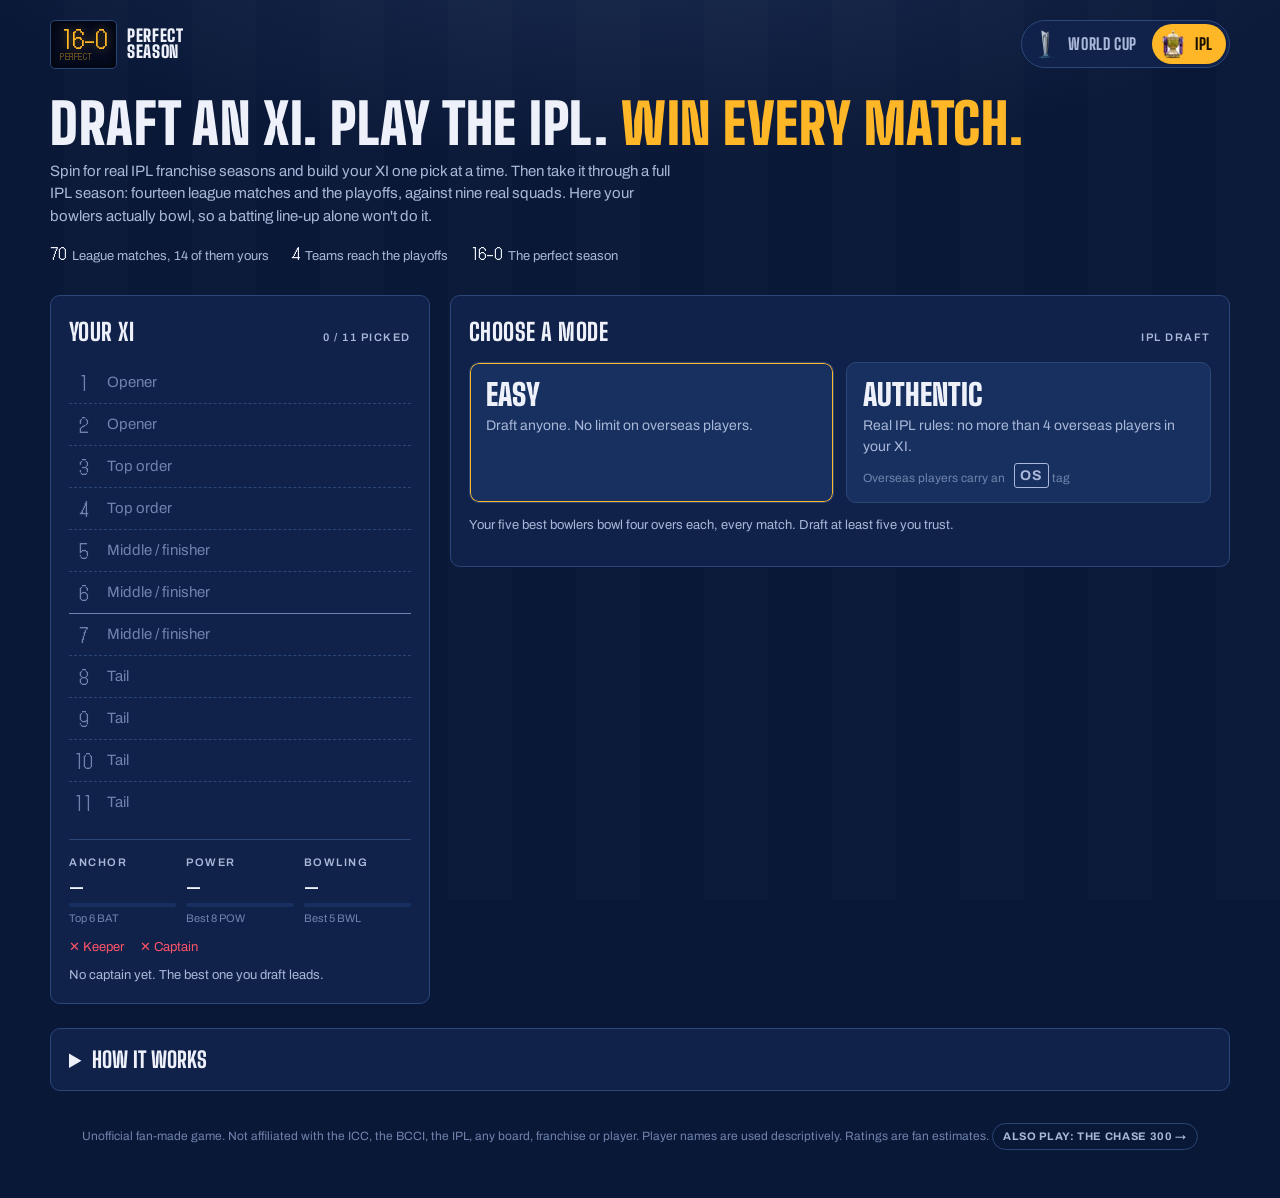
==== perfect-ssn.html @ b6ec8a90 "Add files via upload" ====
<!doctype html>
<html lang="en" data-edition="ipl">
<head>
<meta charset="utf-8">
<meta name="viewport" content="width=device-width, initial-scale=1, viewport-fit=cover">
<title>Perfect Season</title>
<meta name="description" content="Draft an XI, then play a full simulated IPL season or T20 World Cup with every stat. Can you win every match?">
<meta name="theme-color" content="#0a1838">
<meta property="og:title" content="Perfect Season">
<meta property="og:description" content="Draft IPL legends and try to win every match of the season.">
<meta property="og:type" content="website">
<link rel="icon" href="favicon.svg" type="image/svg+xml">
<link rel="preconnect" href="https://fonts.googleapis.com">
<link rel="preconnect" href="https://fonts.gstatic.com" crossorigin>
<link rel="stylesheet" href="https://fonts.googleapis.com/css2?family=Archivo:wght@400;500;600;700&family=Big+Shoulders+Display:wght@600;800;900&family=DotGothic16&display=swap">
<link rel="stylesheet" href="css/style.css">
</head>
<body>
<div class="wrap">
  <header class="topbar">
    <div class="brand">
    <button class="logo" id="home" type="button" title="Start over" aria-label="Perfect Season. Start a new draft">
      <span class="mini-board" aria-hidden="true"><b id="logo-n">16-0</b><small>PERFECT</small></span>
      <span class="logo-t">Perfect<br>Season</span>
    </button>
    </div>
    <div class="comp" role="group" aria-label="Edition" id="comp"></div>
  </header>
  <section class="hero">
    <h1>Draft an XI. <span id="h1-comp">Play the IPL.</span> <em>Win every match.</em></h1>
    <p id="blurb">Spin for real IPL franchise seasons and build your XI one pick at a time. Then take it through a full IPL season: fourteen league matches and the playoffs, against nine real squads. Here your bowlers actually bowl, so a batting line-up alone won't do it.</p>
    <div class="facts" id="facts"><span><b>70</b>League matches, 14 of them yours</span><span><b>4</b>Teams reach the playoffs</span><span><b>16-0</b>The perfect season</span></div>
  </section>

  <div class="grid">
    <section class="panel" aria-labelledby="xi-h">
      <div class="ph"><h2 id="xi-h">Your XI</h2><span class="lbl num" id="picked">0 / 11 picked</span></div>
      <ol class="lineup" id="lineup"></ol>
      <div class="ratings">
        <div class="meter"><div class="lbl">Anchor</div><div class="v num" id="r-anc">–</div><div class="bar"><i id="b-anc"></i></div><small>Top 6 BAT</small></div>
        <div class="meter"><div class="lbl">Power</div><div class="v num" id="r-pow">–</div><div class="bar"><i id="b-pow"></i></div><small>Best 8 POW</small></div>
        <div class="meter"><div class="lbl">Bowling</div><div class="v num" id="r-bwl">–</div><div class="bar"><i id="b-bwl"></i></div><small>Best 5 BWL</small></div>
      </div>
      <div class="checks"><span id="ck-k" class="no">✕ Keeper</span><span id="ck-c" class="no">✕ Captain</span></div>
      <div class="capline" id="capline"></div>
    </section>

    <section class="panel play" id="play" aria-live="polite"></section>
  </div>

  <details class="how">
    <summary>How it works</summary>
    <div class="howgrid">
      <div><h4>The draft</h4><p>Each spin lands on one squad from one season: an IPL franchise or a World Cup team, depending on the edition you pick at the top. Pick one player and drop him into a slot he really batted in. Picks are final. You get 3 re-rolls, and a squad with nobody who fits gives you a free spin.</p></div>
      <div><h4>Modes</h4><p>IPL: Easy lets you draft anyone, Authentic allows at most 4 overseas players. World Cup: Authentic spins any squad, Nation sticks to one country's squads.</p></div>
      <div><h4>IPL season</h4><p>Ten teams: yours and nine real IPL squads from random years. Everyone plays 14 league matches, 70 in all. The top four go to Qualifier 1, the Eliminator, Qualifier 2 and the final.</p></div>
      <div><h4>World Cup</h4><p>Ten teams: yours and nine real national squads. Everyone plays everyone once, 45 matches in all. The top four go to the semi-finals (1st v 4th, 2nd v 3rd), then the final.</p></div>
      <div><h4>Batting</h4><p>BAT decides how long a batter lasts, POW how fast he scores. Line-up order matters: openers face the new ball, finishers arrive at the death.</p></div>
      <div><h4>Bowling</h4><p>Your five best BWL ratings bowl four overs each. The top two share the powerplay and the death. Good bowlers take wickets and squeeze the run rate; part-timers get hit.</p></div>
      <div><h4>Captain and keeper</h4><p>The best captain you draft leads, and his hidden captaincy rating steadies the side after a wicket. No keeper means more runs leak in the field.</p></div>
      <div><h4>Opponents</h4><p>Each opponent fields its best XI from that year's squad. Any player you drafted is left out of their side, so nobody plays against himself.</p></div>
      <div><h4>Perfect run</h4><p>IPL: all 14 league matches, Qualifier 1 and the final, 16-0. World Cup: all 9 league matches, the semi-final and the final, 11-0. One defeat ends the perfect run, but the trophy is still there to win.</p></div>
    </div>
  </details>
  <footer>Unofficial fan-made game. Not affiliated with the ICC, the BCCI, the IPL, any board, franchise or player. Player names are used descriptively. Ratings are fan estimates. <span id="best"></span> <!--NAV--><a class="navlink" href="index.html">Also play: The Chase 300 →</a><!--/NAV--></footer>
</div>

<script src="js/config.js"></script>
<script src="js/engine.js"></script>
<script src="js/flags.js"></script>
<script src="js/season-engine.js"></script>
<script src="js/season.js"></script>
</body>
</html>
---- css/style.css ----
*,*::before,*::after{box-sizing:border-box}
html,body{margin:0}
img{max-width:100%}
[hidden]{display:none!important}
/* Floodlit night match: turf-dark ground, chalk lines, amber LED scoreboard. Two-panel board: line-up left, play area right. */
:root{
  --turf:#0a1812; --turf-2:#10241b; --turf-3:#173226; --line:#2a4a3a;
  --chalk:#ebe6d6; --chalk-dim:#9fb3a7; --chalk-faint:#647d70;
  --accent:#ffb627; --on-accent:#1a1200; --board:#050b08; --glow:rgba(255,240,200,.09);
  --led:#ffb627; --gold:#e8b931; --gold-hi:#ffd866; --led-dim:#7a5a1c; --wkt:#ff5468; --four:#7fd6ff; --good:#7ee2a0; --tier-gold:#ffd24a; --tier-glow:rgba(255,210,74,.35); --tier-purple:#c39bff; --tier-green:#6fe39a; --notout:#7fd6ff;
  --f-display:"Big Shoulders Display","Arial Narrow",Impact,sans-serif;
  --f-body:"Archivo",system-ui,-apple-system,"Segoe UI",sans-serif;
  --f-led:"DotGothic16","Courier New",monospace;
  color-scheme:dark;
}
/* IPL edition: night match under blue floodlights */
:root[data-edition="ipl"]{
  --turf:#0a1838; --turf-2:#10224a; --turf-3:#17305f; --line:#2b4778;
  --chalk:#eef1fa; --chalk-dim:#a9b7d8; --chalk-faint:#7083ad;
  --board:#050c20; --glow:rgba(150,190,255,.12);
}
/* World Cup edition: purple-magenta night with a pink floodlight glow */
:root[data-edition="wc"]{
  --turf:#1c0b2b; --turf-2:#27103d; --turf-3:#33164f; --line:#4d2675;
  --chalk:#f4edf9; --chalk-dim:#c6b0d9; --chalk-faint:#9179a8;
  --board:#0c0414; --glow:rgba(255,80,190,.2); --emph:#ff5cc8; --tier-purple:#dcbcff;
}
/* surfaces that are always dark scoreboards keep light ink in every edition */
.board,.reel,.score,.mini-board,.pc.pott{--chalk:#ebe6d6; --chalk-dim:#b9c4bd; --chalk-faint:#8a9a90; --gold-hi:#ffd866; --tier-gold:#ffd24a; --tier-glow:rgba(255,210,74,.35); --tier-purple:#c9a6ff; --tier-green:#7ee8a4; --four:#7fd6ff; --wkt:#ff5468}
html{background:var(--turf)}
body{background:var(--turf);background-attachment:fixed;transition:background-color .35s;color:var(--chalk);font-family:var(--f-body);font-size:15px;line-height:1.5;
  padding-left:max(16px,env(safe-area-inset-left,0px));padding-right:max(16px,env(safe-area-inset-right,0px));padding-block:20px 48px;
  background-image:var(--sheen,linear-gradient(transparent,transparent)),radial-gradient(ellipse 80% 40% at 50% -10%,var(--glow),transparent 70%),repeating-linear-gradient(90deg,transparent 0 64px,rgba(255,255,255,.012) 64px 128px)}
.wrap{max-width:1180px;margin:0 auto;display:flex;flex-direction:column;gap:24px}
button{font:inherit;color:inherit;cursor:pointer}
button:focus-visible{outline:2px solid var(--accent);outline-offset:2px}
.lbl{font-size:11px;letter-spacing:.14em;text-transform:uppercase;color:var(--chalk-dim);font-weight:600}
.num{font-variant-numeric:tabular-nums}

/* hero */
.hero{display:grid;grid-template-columns:auto 1fr;gap:28px;align-items:center;padding-block:8px 4px}
.board{background:var(--board);border:1px solid var(--line);border-radius:6px;padding:14px 22px 10px;box-shadow:inset 0 0 30px rgba(0,0,0,.8),0 0 0 4px var(--turf-2)}
.board .big{font-family:var(--f-led);color:var(--led);font-size:clamp(64px,13vw,120px);line-height:.9;text-shadow:0 0 18px rgba(255,182,39,.45);letter-spacing:.02em}
.board .sub{font-family:var(--f-led);color:var(--led-dim);font-size:14px;display:flex;justify-content:space-between;gap:16px;margin-top:6px}
.hero h1{font-family:var(--f-display);font-weight:900;font-size:clamp(34px,5.4vw,60px);line-height:.95;margin:0;text-transform:uppercase;text-wrap:balance;letter-spacing:.01em}
.hero h1 em{font-style:normal;color:var(--emph,var(--accent))}
.hero p{margin:10px 0 0;color:var(--chalk-dim);max-width:58ch}
.facts{display:flex;flex-wrap:wrap;gap:8px 22px;margin-top:14px;font-size:13px;color:var(--chalk-dim)}
.facts b{font-family:var(--f-led);color:var(--chalk);font-weight:400;font-size:16px;margin-right:6px}

/* main grid */
.grid{display:grid;grid-template-columns:minmax(0,380px) minmax(0,1fr);gap:20px;align-items:start}
.panel{background:var(--turf-2);border:1px solid var(--line);border-radius:10px;padding:18px;min-width:0}
.panel h2{font-family:var(--f-display);font-weight:800;text-transform:uppercase;font-size:24px;margin:0;letter-spacing:.02em}
.ph{display:flex;justify-content:space-between;align-items:baseline;gap:12px;margin-bottom:12px;flex-wrap:wrap}

/* lineup */
.lineup{list-style:none;margin:0;padding:0;display:flex;flex-direction:column}
.lineup li{display:grid;grid-template-columns:28px minmax(0,1fr) auto;gap:10px;align-items:center;padding:7px 0;border-top:1px dashed var(--line)}
.lineup li:first-child{border-top:0}
.lineup li.cut{border-top:1px solid var(--chalk-faint)}
.slotn{font-family:var(--f-led);font-size:18px;color:var(--chalk-faint);text-align:center}
.lineup li.filled .slotn{color:var(--accent)}
.lname{min-width:0}
.lname .n{font-weight:600;white-space:nowrap;overflow:hidden;text-overflow:ellipsis;display:block}
.lname .m{font-size:12px;color:var(--chalk-faint)}
.lineup li.empty .n{color:var(--chalk-faint);font-weight:400}
.lineup li.new{animation:land .6s ease-out}
@keyframes land{from{background:color-mix(in srgb,var(--accent) 22%,transparent)}to{background:transparent}}
.mini{display:flex;gap:6px;font-size:12px}
.mini span{min-width:26px;text-align:right}
.tag{display:inline-block;font-size:10px;font-weight:700;letter-spacing:.06em;padding:1px 5px;border-radius:3px;margin-left:6px;vertical-align:2px;border:1px solid currentColor}
.tag.k{color:var(--four)} .tag.c{color:var(--accent)} .tag.ch{color:var(--good)}
.tag.c.off{opacity:.4}

.ratings{display:grid;grid-template-columns:repeat(3,minmax(0,1fr));gap:10px;margin-top:16px;padding-top:14px;border-top:1px solid var(--line)}
.meter .v{font-family:var(--f-led);font-size:26px;line-height:1.1}
.meter .bar{height:4px;background:var(--turf-3);border-radius:2px;margin-top:4px;overflow:hidden}
.meter .bar i{display:block;height:100%;background:var(--accent);width:0;transition:width .5s}
.meter small{display:block;font-size:11px;color:var(--chalk-faint);margin-top:3px}
.checks{display:flex;gap:16px;margin-top:12px;font-size:13px;color:var(--chalk-dim);flex-wrap:wrap}
.checks .ok{color:var(--good)} .checks .no{color:var(--wkt)}
.ovr{display:flex;justify-content:space-between;align-items:baseline;margin-top:12px}
.ovr .v{font-family:var(--f-led);font-size:34px;color:var(--accent)}

/* tiers */
.t95{color:var(--tier-gold);text-shadow:0 0 10px var(--tier-glow)}
.t90{color:var(--tier-purple)} .t85{color:var(--tier-green)} .t80{color:var(--chalk-dim)} .t0{color:var(--chalk-faint)}

/* wheel + squad */
.wheel{display:grid;grid-template-columns:minmax(0,1fr) auto;gap:14px;align-items:center}
.reel{background:var(--board);border:1px solid var(--line);border-radius:6px;padding:12px 16px;font-family:var(--f-led);color:var(--led);font-size:clamp(20px,3.4vw,30px);min-height:62px;display:flex;align-items:center;gap:12px;text-shadow:0 0 12px rgba(255,182,39,.35);overflow:hidden;white-space:nowrap}
.reel .yr{color:var(--chalk)}
.reel.idle{color:var(--led-dim);text-shadow:none}
.btn{background:var(--accent);color:var(--on-accent);border:0;border-radius:6px;padding:12px 20px;font-family:var(--f-display);font-weight:800;font-size:20px;text-transform:uppercase;letter-spacing:.04em;white-space:nowrap}
.btn:hover{filter:brightness(1.08)}
.btn:disabled{opacity:.35;cursor:not-allowed;filter:none}
.btn.ghost{background:transparent;color:var(--chalk);border:1px solid var(--chalk-faint)}
.btn.sm{font-size:15px;padding:8px 14px}
.row{display:flex;gap:10px;flex-wrap:wrap;align-items:center}
.note{font-size:13px;color:var(--chalk-dim)}
.squadhead{display:flex;justify-content:space-between;align-items:baseline;gap:10px;margin:18px 0 10px;flex-wrap:wrap}
.squadhead h3{margin:0;font-family:var(--f-display);font-weight:800;font-size:26px;text-transform:uppercase}
.cards{display:grid;grid-template-columns:repeat(auto-fill,minmax(210px,1fr));gap:10px}
.pc{background:var(--turf-3);border:1px solid var(--line);border-radius:8px;padding:11px 12px;display:flex;flex-direction:column;gap:6px;min-width:0}
.pc.dis{opacity:.42}
.pc .n{font-weight:700;line-height:1.25}
.pc .meta{font-size:12px;color:var(--chalk-faint)}
.pc .stats{display:grid;grid-template-columns:repeat(3,1fr);gap:4px;font-size:12px}
.pc .stats div{display:flex;flex-direction:column}
.pc .stats b{font-family:var(--f-led);font-weight:400;font-size:20px;line-height:1.1;align-self:flex-start}
.pc .stats small{font-size:10px;letter-spacing:.1em;color:var(--chalk-faint)}
.slots{display:flex;gap:6px;align-items:center;flex-wrap:wrap;margin-top:2px}
.slots span{font-size:12px;color:var(--chalk-dim)}
.slots button{background:transparent;border:1px solid var(--accent);color:var(--accent);border-radius:4px;min-width:34px;padding:3px 8px;font-family:var(--f-led);font-size:16px}
.slots button:hover{background:var(--accent);color:var(--on-accent)}
.why{font-size:12px;color:var(--chalk-faint)}
.pc.pott{background:linear-gradient(140deg,#3d2c06 0%,#7a5810 38%,#4a3507 62%,#2a1f05 100%);border-color:var(--gold);box-shadow:0 0 0 1px rgba(255,214,102,.35),0 0 22px rgba(255,190,40,.18);position:relative;overflow:hidden}
.pc.pott::after{content:"";position:absolute;inset:0;background:linear-gradient(115deg,transparent 30%,rgba(255,245,200,.22) 45%,transparent 60%);transform:translateX(-100%);animation:shine 3.2s ease-in-out infinite;pointer-events:none}
@keyframes shine{0%,55%{transform:translateX(-100%)}100%{transform:translateX(100%)}}
.pc.pott .n{color:var(--gold-hi)}
.pc.pott .meta,.pc.pott .stats small,.pc.pott .slots span{color:#e9cf8f}
.gold{font-size:10px;font-weight:700;letter-spacing:.14em;text-transform:uppercase;color:#2a1c00;background:var(--gold-hi);align-self:flex-start;padding:2px 7px;border-radius:3px}
.lineup li.pott .n{color:var(--gold-hi)}
.lineup li.pott .slotn{color:var(--gold-hi)}
.star{color:var(--gold-hi);margin-right:5px}
.empty-state{border:1px dashed var(--line);border-radius:8px;padding:28px 18px;text-align:center;color:var(--chalk-dim);margin-top:16px}

/* chase */
.score{display:grid;grid-template-columns:repeat(4,minmax(0,1fr));gap:1px;background:var(--line);border:1px solid var(--line);border-radius:6px;overflow:hidden}
.score>div{background:var(--board);padding:10px 12px}
.score .v{font-family:var(--f-led);font-size:clamp(22px,3.6vw,36px);color:var(--led);line-height:1.1;text-shadow:0 0 12px rgba(255,182,39,.3)}
.score .v.w{color:var(--chalk)}
.ticker{display:flex;gap:6px;margin:12px 0;min-height:34px;flex-wrap:wrap}
.ball{width:32px;height:32px;border-radius:50%;display:grid;place-items:center;font-family:var(--f-led);font-size:15px;background:var(--turf-3);border:1px solid var(--line)}
.ball.b4{background:var(--four);color:var(--turf);border-color:var(--four)}
.ball.b6{background:var(--accent);color:var(--on-accent);border-color:var(--accent)}
.ball.bW{background:var(--wkt);color:var(--turf);border-color:var(--wkt)}
.ball.bx{font-size:11px}
.chasegrid{display:grid;grid-template-columns:minmax(0,1fr) minmax(0,1fr);gap:16px;margin-top:6px}
.crease{display:flex;flex-direction:column;gap:4px;font-size:14px}
.crease div{display:flex;justify-content:space-between;gap:10px}
.crease .on{color:var(--accent)}
.feed{list-style:none;margin:0;padding:0;max-height:300px;overflow:auto;display:flex;flex-direction:column;gap:6px;font-size:14px}
.feed li{display:grid;grid-template-columns:42px minmax(0,1fr);gap:8px;padding:5px 0;border-bottom:1px dashed var(--line)}
.feed .ov{font-family:var(--f-led);color:var(--chalk-faint)}
.feed .e6{color:var(--accent)} .feed .e4{color:var(--four)} .feed .eW{color:var(--wkt)}
.worm svg{width:100%;height:auto;display:block}
.speed{display:flex;gap:6px}
.speed button{background:transparent;border:1px solid var(--line);border-radius:4px;padding:5px 10px;font-size:13px;color:var(--chalk-dim)}
.speed button[aria-pressed="true"]{border-color:var(--accent);color:var(--accent)}

/* result */
.verdict{border-left:4px solid var(--accent);padding:4px 0 4px 16px;margin:16px 0}
.verdict.lost{border-color:var(--wkt)}
.verdict h3{font-family:var(--f-display);font-weight:900;font-size:clamp(30px,5vw,46px);text-transform:uppercase;margin:0;line-height:1}
.verdict p{margin:6px 0 0;color:var(--chalk-dim);max-width:62ch}
.tablewrap{overflow-x:auto;margin-top:10px}
table{width:100%;border-collapse:collapse;font-size:14px;min-width:460px}
th{font-size:11px;letter-spacing:.1em;text-transform:uppercase;color:var(--chalk-faint);font-weight:600;text-align:right;padding:6px 8px;border-bottom:1px solid var(--line)}
th:first-child,th:nth-child(2){text-align:left}
td{padding:6px 8px;border-bottom:1px dashed var(--line);text-align:right;font-variant-numeric:tabular-nums}
td:first-child{text-align:left;font-weight:600}
td:nth-child(2){text-align:left;color:var(--chalk-dim);font-size:13px}
tr.dnb td{color:var(--chalk-faint);font-weight:400}
tr.notout td{color:var(--notout)}
tr.notout td:nth-child(2){color:var(--notout);font-weight:600}
tfoot td{font-weight:700;border-bottom:0}
.fow{font-size:13px;color:var(--chalk-dim);margin-top:10px}

details.how{background:var(--turf-2);border:1px solid var(--line);border-radius:10px;padding:14px 18px}
details.how summary{cursor:pointer;font-family:var(--f-display);font-weight:800;font-size:22px;text-transform:uppercase}
.howgrid{display:grid;grid-template-columns:repeat(auto-fit,minmax(220px,1fr));gap:18px;margin-top:14px;font-size:14px;color:var(--chalk-dim)}
.howgrid h4{margin:0 0 4px;color:var(--chalk);font-size:15px}
.howgrid p{margin:0}
footer{font-size:12px;color:var(--chalk-faint);text-align:center}

@media (max-width:860px){
  .grid{grid-template-columns:minmax(0,1fr)}
  .hero{grid-template-columns:minmax(0,1fr)}
  .chasegrid{grid-template-columns:minmax(0,1fr)}
  .play{order:-1}
}
@media (max-width:520px){
  .wheel{grid-template-columns:minmax(0,1fr)}
  .score{grid-template-columns:repeat(2,minmax(0,1fr))}
  .cards{grid-template-columns:minmax(0,1fr)}
}
@media (prefers-reduced-motion:reduce){*{animation:none!important;transition:none!important}}

/* honours board */
.board-list{list-style:none;margin:0;padding:0;counter-reset:hb}
.board-list li{display:grid;grid-template-columns:30px minmax(0,1fr) auto;gap:10px;align-items:baseline;padding:8px 0;border-top:1px dashed var(--line)}
.board-list li:first-child{border-top:0}
.board-list li::before{counter-increment:hb;content:counter(hb);font-family:var(--f-led);color:var(--chalk-faint);font-size:18px}
.board-list .who{min-width:0;overflow:hidden;text-overflow:ellipsis;white-space:nowrap;font-weight:600}
.board-list .who small{display:block;font-weight:400;color:var(--chalk-faint);font-size:12px;white-space:nowrap;overflow:hidden;text-overflow:ellipsis}
.board-list .sc{font-family:var(--f-led);font-size:20px}
.board-list .sc.won{color:var(--gold-hi)}
.submit{display:flex;gap:8px;flex-wrap:wrap;margin-top:14px;align-items:center}
.submit input{background:var(--turf);border:1px solid var(--line);border-radius:6px;color:var(--chalk);padding:10px 12px;font:inherit;min-width:0;flex:1 1 180px}
.submit input:focus-visible{outline:2px solid var(--accent);outline-offset:1px}
.capline{font-size:13px;color:var(--chalk-dim);margin-top:8px}

/* top bar: small scoreboard logo (resets the game) + edition picker */
.topbar{display:flex;justify-content:space-between;align-items:center;gap:12px;flex-wrap:wrap}
.logo{display:flex;align-items:center;gap:10px;background:none;border:0;padding:4px;margin:-4px;border-radius:8px;color:var(--chalk);text-align:left}
.logo:hover .mini-board{border-color:var(--accent)}
.mini-board{display:flex;flex-direction:column;align-items:flex-start;background:var(--board);border:1px solid var(--line);border-radius:5px;padding:5px 9px 4px;box-shadow:inset 0 0 12px rgba(0,0,0,.8)}
.mini-board b{font-family:var(--f-led);font-weight:400;color:var(--led);font-size:24px;line-height:1;text-shadow:0 0 10px rgba(255,182,39,.45)}
.mini-board small{font-family:var(--f-led);color:var(--led-dim);font-size:9px;letter-spacing:.06em}
.logo-t{font-family:var(--f-display);font-weight:900;font-size:17px;line-height:.95;text-transform:uppercase;letter-spacing:.04em}
.comp{display:inline-flex;border:1px solid var(--line);border-radius:999px;background:var(--turf-2);padding:3px;gap:2px}
.comp button{display:flex;align-items:center;gap:7px;background:transparent;border:0;border-radius:999px;padding:5px 13px 5px 6px;font-family:var(--f-display);font-weight:800;font-size:16px;letter-spacing:.04em;text-transform:uppercase;color:var(--chalk-dim)}
.comp button img{width:30px;height:30px;display:block;flex:none;object-fit:contain}
.comp button[aria-pressed="true"]{background:var(--accent);color:var(--on-accent)}
.comp button:not([aria-pressed="true"]):hover:not(:disabled){color:var(--chalk)}
.comp button:disabled:not([aria-pressed="true"]){opacity:.45;cursor:not-allowed}
.hero{display:block;padding-block:4px}
.hero h1{font-size:clamp(32px,5vw,56px)}
.hero p{max-width:70ch}
@media (max-width:520px){.logo-t{display:none}.topbar{gap:8px}.brand{gap:7px}.comp{padding:2px}.comp button{gap:4px;padding:3px 9px 3px 3px;font-size:13px;letter-spacing:.02em}.comp button img{width:24px;height:24px}}

/* IPL modes */
.tag.os{color:var(--chalk-dim)}
.modes{display:grid;grid-template-columns:repeat(2,minmax(0,1fr));gap:12px;margin-top:4px}
.mode{display:flex;flex-direction:column;gap:6px;align-items:flex-start;text-align:left;background:var(--turf-3);border:1px solid var(--line);border-radius:10px;padding:16px 16px 14px;color:var(--chalk)}
.mode:hover{border-color:var(--accent)}
.mode.last{box-shadow:inset 0 0 0 1px var(--accent)}
.mode b{font-family:var(--f-display);font-weight:900;font-size:30px;text-transform:uppercase;line-height:1}
.mode span{color:var(--chalk-dim);font-size:14px}
.mode small{color:var(--chalk-faint);font-size:12px}
.modechip{display:inline-block;padding:1px 7px;border-radius:999px;border:1px solid currentColor;letter-spacing:.08em}
@media (max-width:520px){.modes{grid-template-columns:minmax(0,1fr)}}

.modechip{display:inline-flex;align-items:center;gap:6px;vertical-align:middle}
.modechip .flag{width:18px;height:12px}
.flag{display:block;flex:none;border-radius:2px;overflow:hidden}
.flagrow{display:flex;gap:5px;flex-wrap:wrap;margin-top:2px}
.flagrow .flag{width:21px;height:14px}
.nations{display:grid;grid-template-columns:repeat(auto-fill,minmax(170px,1fr));gap:8px}
.nation{display:grid;grid-template-columns:auto minmax(0,1fr);grid-template-rows:auto auto;column-gap:10px;align-items:center;text-align:left;background:var(--turf-3);border:1px solid var(--line);border-radius:8px;padding:10px 12px;color:var(--chalk)}
.nation:hover{border-color:var(--accent)}
.nation .flag{grid-row:span 2;width:30px;height:20px}
.nation .nn{font-weight:700;font-size:15px;white-space:nowrap;overflow:hidden;text-overflow:ellipsis}
.nation .nc{font-size:12px;color:var(--chalk-faint)}
.linkbtn{background:none;border:0;padding:0;color:var(--chalk-dim);text-decoration:underline;font-size:13px}
.linkbtn:hover{color:var(--chalk)}

/* My chases */
.brand{display:flex;align-items:center;gap:10px}
.mychases{display:flex;align-items:center;gap:7px;background:var(--turf-2);border:1px solid var(--line);border-radius:999px;padding:4px 12px 4px 6px;color:var(--chalk)}
.mychases:hover{border-color:var(--accent)}
.mc-n{display:grid;place-items:center;min-width:30px;height:30px;padding:0 6px;border-radius:999px;background:var(--accent);color:var(--on-accent);font-family:var(--f-led);font-size:18px}
.mc-l{font-size:10px;line-height:1.15;letter-spacing:.1em;text-transform:uppercase;color:var(--chalk-dim);font-weight:700;text-align:left}
.mychases.pulse .mc-n{animation:pop .9s ease-out}
@keyframes pop{0%{transform:scale(1)}30%{transform:scale(1.35)}100%{transform:scale(1)}}
.overlay{position:fixed;inset:0;z-index:50;background:rgba(0,0,0,.62);display:flex;align-items:flex-start;justify-content:center;
  padding:max(24px,env(safe-area-inset-top,0px)) max(12px,env(safe-area-inset-right,0px)) max(24px,env(safe-area-inset-bottom,0px)) max(12px,env(safe-area-inset-left,0px));overflow:auto}
.modal{width:min(820px,100%);background:var(--turf-2);border:1px solid var(--line);border-radius:12px;padding:18px;box-shadow:0 20px 60px rgba(0,0,0,.5)}
.modal .ph{margin-bottom:10px}
.closebtn{background:none;border:1px solid var(--line);border-radius:999px;width:34px;height:34px;font-size:18px;line-height:1;color:var(--chalk)}
.closebtn:hover{border-color:var(--accent)}
body.noscroll{overflow:hidden}
.mylist{list-style:none;margin:10px 0 0;padding:0;display:flex;flex-direction:column;gap:8px}
.mylist button{width:100%;display:grid;grid-template-columns:auto minmax(0,1fr) auto;gap:14px;align-items:center;text-align:left;background:var(--turf-3);border:1px solid var(--line);border-radius:8px;padding:10px 14px;color:var(--chalk)}
.mylist button:hover{border-color:var(--accent)}
.ml-s{font-family:var(--f-led);font-size:24px;color:var(--gold-hi)}
.ml-m{min-width:0;display:flex;flex-direction:column}
.ml-m small{color:var(--chalk-faint);font-size:12px;white-space:nowrap;overflow:hidden;text-overflow:ellipsis}
.ml-d{font-size:12px;color:var(--chalk-dim);white-space:nowrap}
@media (max-width:520px){.mc-l{display:none}.mychases{padding-right:6px}.ml-d{display:none}}

/* Perfect Season */
.navlink{color:var(--chalk-dim);font-weight:700;font-size:13px;letter-spacing:.06em;text-transform:uppercase;text-decoration:none;border:1px solid var(--line);border-radius:999px;padding:7px 13px;white-space:nowrap}
.navlink:hover{color:var(--chalk);border-color:var(--accent)}
footer .navlink{display:inline-block;margin-top:8px;font-size:11px;padding:4px 10px}
body.in-season .grid{grid-template-columns:minmax(0,1fr)}
body.in-season .grid>.panel:first-child{display:none}
.attack{margin:14px 0;padding:12px 14px;border:1px solid var(--line);border-radius:8px;background:var(--turf-3)}
.attack ul{list-style:none;margin:8px 0 0;padding:0;display:grid;grid-template-columns:repeat(auto-fill,minmax(170px,1fr));gap:4px 18px}
.attack li{display:flex;justify-content:space-between;gap:10px;font-size:14px}
.attack li b{font-family:var(--f-led);font-weight:400;font-size:17px}
.note.warn{color:var(--wkt);margin:8px 0 0}
.namefield{display:flex;flex-direction:column;gap:6px;margin:12px 0;max-width:320px}
.namefield input{background:var(--turf);border:1px solid var(--line);border-radius:6px;color:var(--chalk);padding:10px 12px;font:inherit;font-weight:700}
.namefield input:focus-visible{outline:2px solid var(--accent);outline-offset:1px}
.seasonbar{display:flex;gap:10px 16px;align-items:center;flex-wrap:wrap;margin:14px 0 12px}
.perfect{font-family:var(--f-display);font-weight:800;text-transform:uppercase;letter-spacing:.06em;font-size:15px;padding:4px 12px;border-radius:999px;border:1px solid currentColor}
.perfect.on{color:var(--gold-hi)}
.perfect.off{color:var(--chalk-faint)}
.tabs{display:flex;gap:4px;margin-top:20px;border-bottom:1px solid var(--line);overflow-x:auto}
.tabs button{background:none;border:0;border-bottom:3px solid transparent;padding:9px 14px;font-family:var(--f-display);font-weight:800;font-size:17px;text-transform:uppercase;letter-spacing:.04em;color:var(--chalk-faint);white-space:nowrap}
.tabs button[aria-selected="true"]{color:var(--chalk);border-bottom-color:var(--accent)}
.tabbody{margin-top:14px;display:flex;flex-direction:column;gap:8px}
.match{border:1px solid var(--line);border-radius:8px;background:var(--turf-3)}
.match summary{display:grid;grid-template-columns:auto minmax(0,1fr) auto;gap:12px;align-items:center;padding:10px 14px;cursor:pointer;list-style:none}
.match summary::-webkit-details-marker{display:none}
.match .res{width:30px;height:30px;border-radius:50%;display:grid;place-items:center;font-family:var(--f-display);font-weight:900;font-size:16px;background:var(--good);color:var(--turf)}
.match.lost .res{background:var(--wkt)}
.match .mm{min-width:0;display:flex;flex-direction:column}
.match .mm small{color:var(--chalk-dim);font-size:13px}
.match .mm small small{color:var(--chalk-faint)}
.match .mr{font-size:13px;color:var(--chalk-dim);text-align:right}
.match .mbody{padding:0 14px 14px;border-top:1px dashed var(--line)}
.two{display:grid;grid-template-columns:repeat(2,minmax(0,1fr));gap:8px 20px}
table.mini-t,table.lg{min-width:0}
table.mini-t{font-size:13px}
table.mini-t td:nth-child(2),table.lg td:nth-child(2){text-align:right;color:inherit;font-size:inherit}
table.mini-t th:nth-child(2),table.lg th:nth-child(2){text-align:right}
table.lg{min-width:520px}
table.lg td:first-child{white-space:nowrap}
table.lg.league td:nth-child(2),table.lg.league th:nth-child(2){text-align:left;font-weight:600}
table.lg.league td:first-child{font-weight:400;color:var(--chalk-faint);width:1%}
tr.me td{background:color-mix(in srgb,var(--accent) 14%,transparent);font-weight:700}
tr.cutline td{border-bottom:2px solid var(--accent)}
.awards{display:grid;grid-template-columns:repeat(auto-fill,minmax(210px,1fr));gap:10px}
.award{border:1px solid var(--line);border-radius:8px;background:var(--turf-3);padding:12px 14px;display:flex;flex-direction:column;gap:3px}
.award b{font-size:17px;line-height:1.25}
.award b small{display:block;font-weight:400;font-size:12px;color:var(--chalk-faint)}
.award.orange{border-color:#ff8a1f} .award.orange .lbl{color:#ff9a3c}
.award.purple{border-color:#a56bff} .award.purple .lbl{color:#b98cff}
.award.gold-a{border-color:var(--gold)} .award.gold-a .lbl{color:var(--gold-hi)}
.bracket{display:grid;grid-template-columns:repeat(auto-fit,minmax(200px,1fr));gap:8px;margin-bottom:6px}
.tie{border:1px dashed var(--line);border-radius:8px;padding:10px 12px;display:flex;flex-direction:column;gap:4px;font-size:14px}
.tie.done{border-style:solid}
.tie .meT{color:var(--accent);font-weight:700}
.tie .tbd{color:var(--chalk-faint)}
.tie .note{margin:0}
@media (max-width:620px){.two{grid-template-columns:minmax(0,1fr)}.match .mr{display:none}}
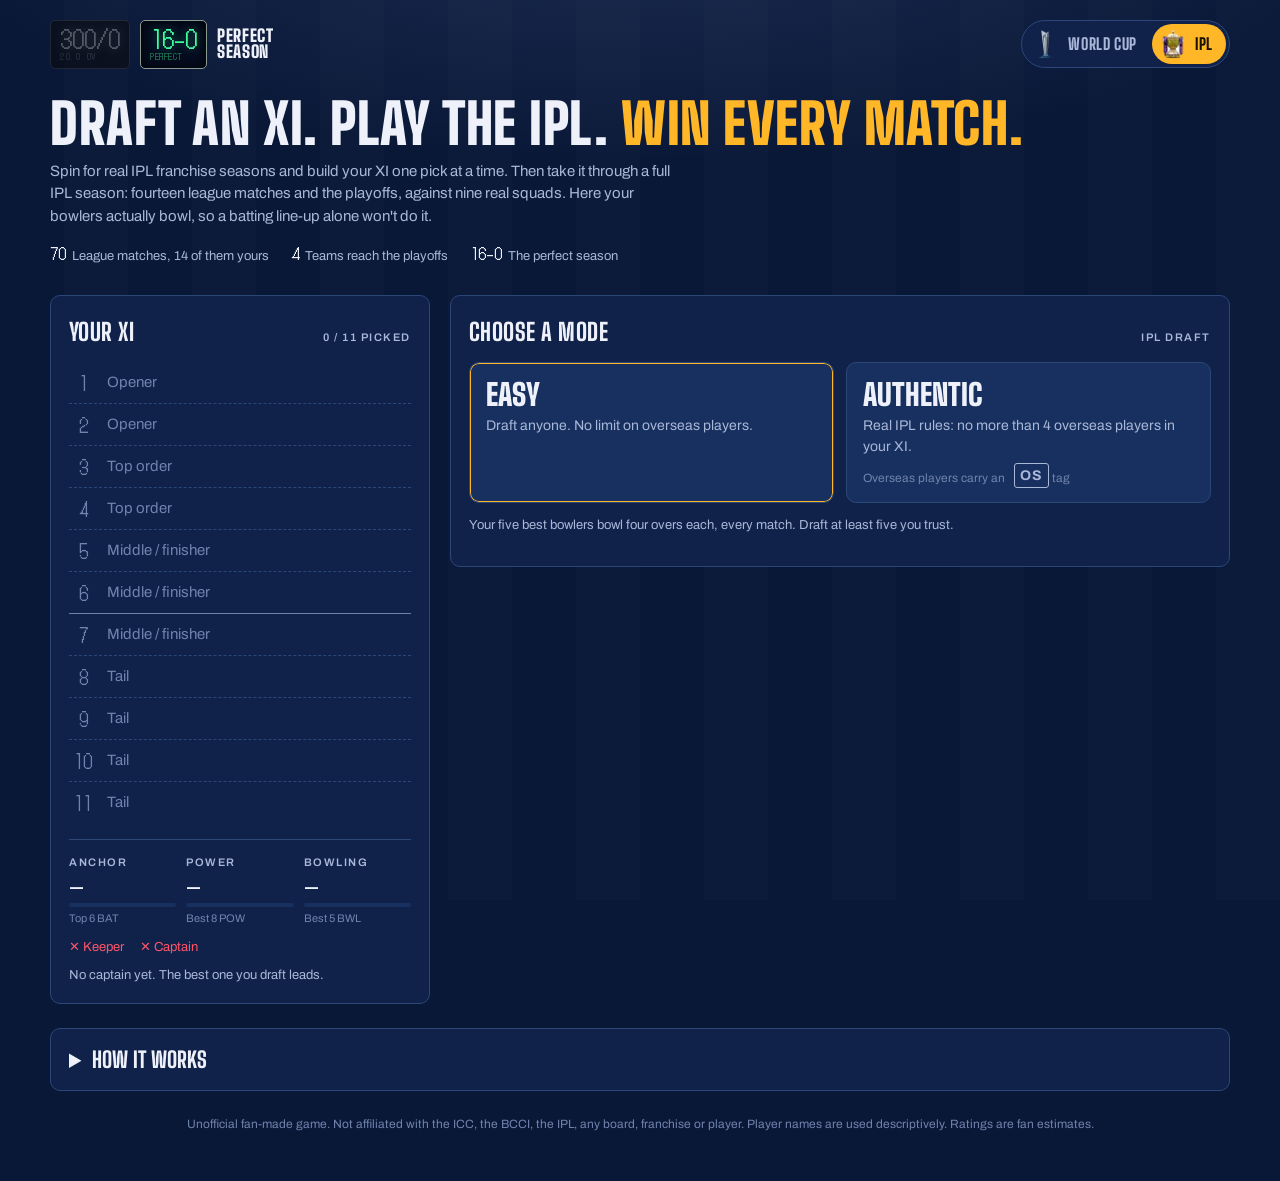
==== commit 728f7b7c: "Add files via upload" ====
--- a/perfect-ssn.html
+++ b/perfect-ssn.html
@@ -19,8 +19,11 @@
 <div class="wrap">
   <header class="topbar">
     <div class="brand">
-    <button class="logo" id="home" type="button" title="Start over" aria-label="Perfect Season. Start a new draft">
-      <span class="mini-board" aria-hidden="true"><b id="logo-n">16-0</b><small>PERFECT</small></span>
+    <a class="game off" href="index.html" title="Play The Chase 300" aria-label="Play The Chase 300">
+      <span class="mini-board chase" aria-hidden="true"><b>300/0</b><small>20.0 OV</small></span>
+    </a>
+    <button class="logo game on" id="home" type="button" title="Start over" aria-label="Perfect Season. Start a new draft">
+      <span class="mini-board season" aria-hidden="true"><b>16-0</b><small>PERFECT</small></span>
       <span class="logo-t">Perfect<br>Season</span>
     </button>
     </div>
@@ -62,7 +65,7 @@
       <div><h4>Perfect run</h4><p>IPL: all 14 league matches, Qualifier 1 and the final, 16-0. World Cup: all 9 league matches, the semi-final and the final, 11-0. One defeat ends the perfect run, but the trophy is still there to win.</p></div>
     </div>
   </details>
-  <footer>Unofficial fan-made game. Not affiliated with the ICC, the BCCI, the IPL, any board, franchise or player. Player names are used descriptively. Ratings are fan estimates. <span id="best"></span> <!--NAV--><a class="navlink" href="index.html">Also play: The Chase 300 →</a><!--/NAV--></footer>
+  <footer>Unofficial fan-made game. Not affiliated with the ICC, the BCCI, the IPL, any board, franchise or player. Player names are used descriptively. Ratings are fan estimates. <span id="best"></span></footer>
 </div>
 
 <script src="js/config.js"></script>
--- a/css/style.css
+++ b/css/style.css
@@ -272,9 +272,6 @@
 @media (max-width:520px){.mc-l{display:none}.mychases{padding-right:6px}.ml-d{display:none}}
 
 /* Perfect Season */
-.navlink{color:var(--chalk-dim);font-weight:700;font-size:13px;letter-spacing:.06em;text-transform:uppercase;text-decoration:none;border:1px solid var(--line);border-radius:999px;padding:7px 13px;white-space:nowrap}
-.navlink:hover{color:var(--chalk);border-color:var(--accent)}
-footer .navlink{display:inline-block;margin-top:8px;font-size:11px;padding:4px 10px}
 body.in-season .grid{grid-template-columns:minmax(0,1fr)}
 body.in-season .grid>.panel:first-child{display:none}
 .attack{margin:14px 0;padding:12px 14px;border:1px solid var(--line);border-radius:8px;background:var(--turf-3)}
@@ -328,3 +325,20 @@
 .tie .tbd{color:var(--chalk-faint)}
 .tie .note{margin:0}
 @media (max-width:620px){.two{grid-template-columns:minmax(0,1fr)}.match .mr{display:none}}
+
+/* game switcher: the lit scoreboard is the game you're in (tap to start over); the grey one opens the other game */
+.game{text-decoration:none}
+.mini-board.chase b{color:#ffb627;text-shadow:0 0 10px rgba(255,182,39,.5)}
+.mini-board.chase small{color:#7a5a1c}
+.mini-board.season b{color:#3dffa2;text-shadow:0 0 10px rgba(61,255,162,.45)}
+.mini-board.season small{color:#1f7a52}
+.game.off{display:flex;border-radius:6px;transition:opacity .2s,filter .2s}
+.game.off .mini-board{filter:grayscale(1) brightness(.75);opacity:.55;box-shadow:none}
+.game.off:hover .mini-board,.game.off:focus-visible .mini-board{filter:none;opacity:1;border-color:var(--chalk-faint)}
+.game.off:focus-visible{outline:2px solid var(--accent);outline-offset:2px}
+.game.on .mini-board{border-color:var(--chalk-faint)}
+@media (max-width:520px){
+  .mini-board{padding:4px 6px 3px}.mini-board b{font-size:16px}.mini-board small{font-size:6.5px}
+  .brand{gap:5px}.mc-n{min-width:28px;height:28px;font-size:16px}.mychases{padding:3px}
+  .comp button{padding:3px 8px 3px 3px;font-size:12px}.comp button img{width:22px;height:22px}
+}
